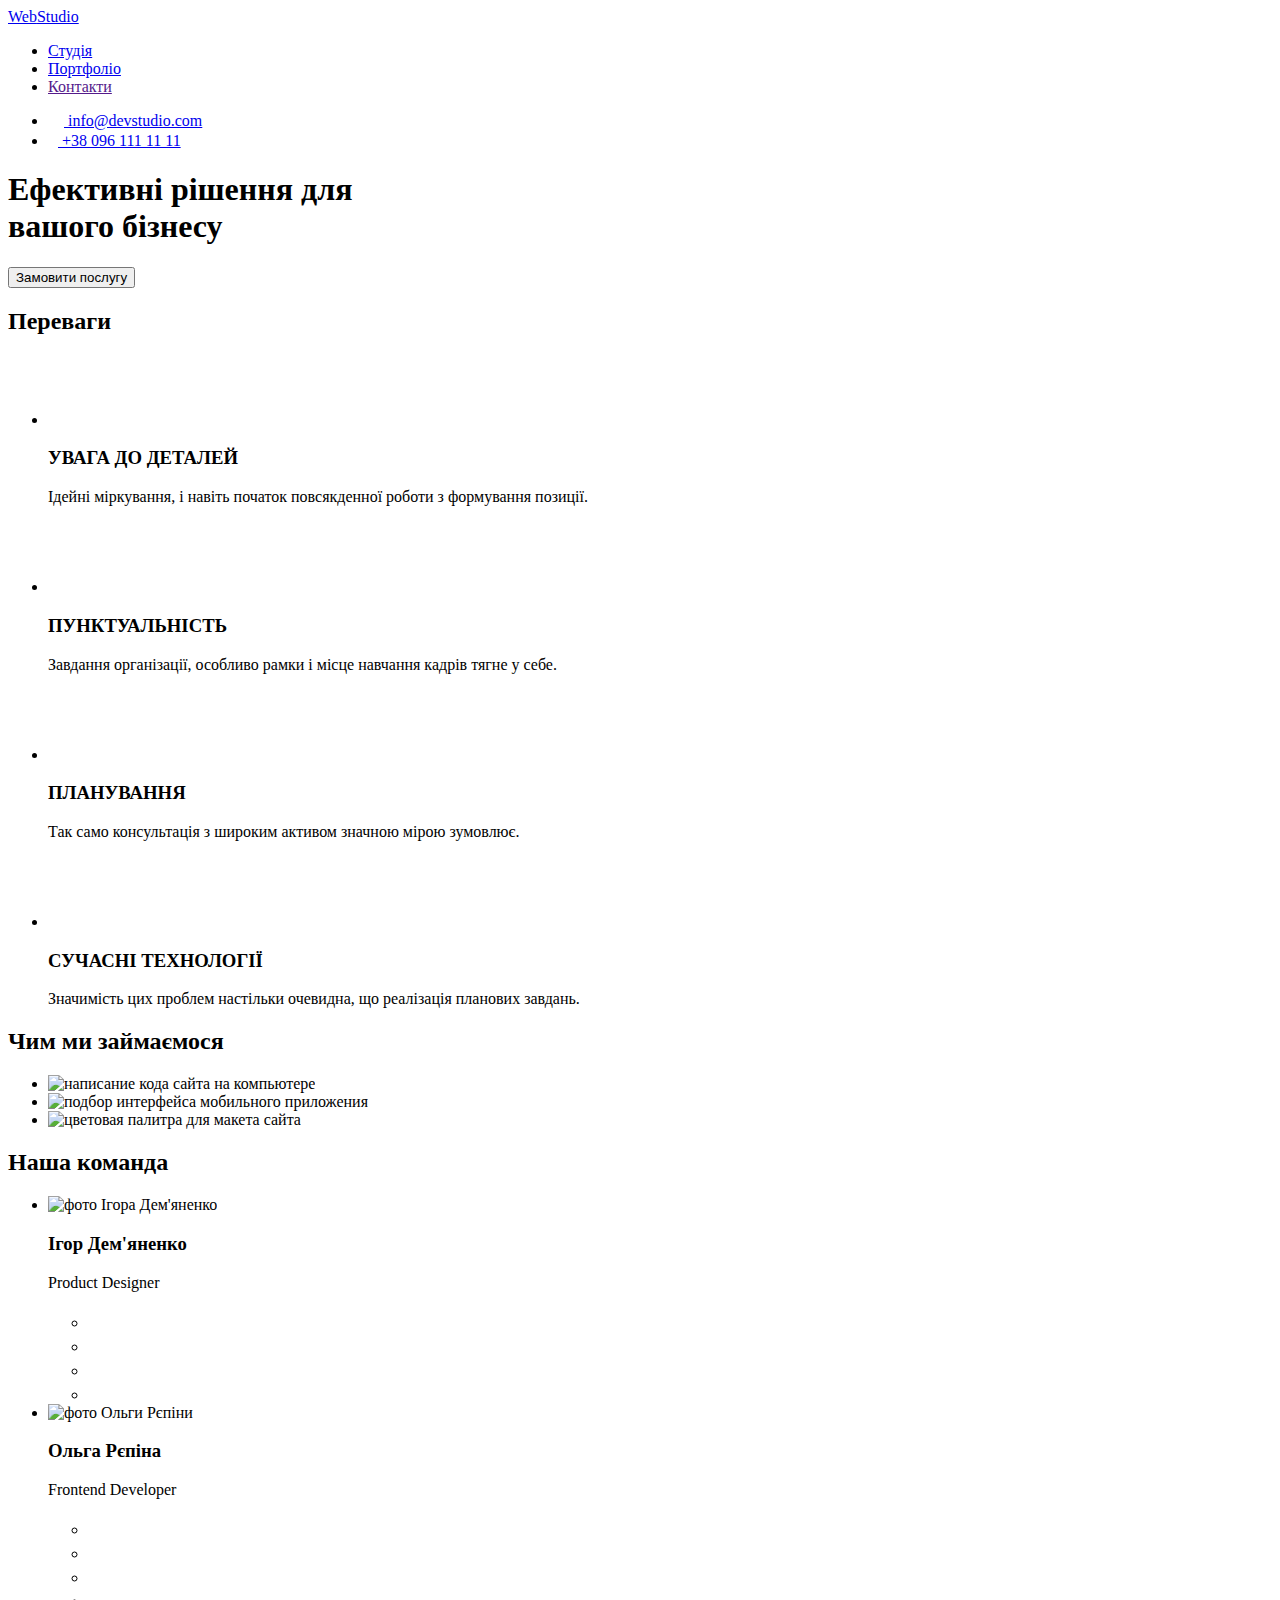
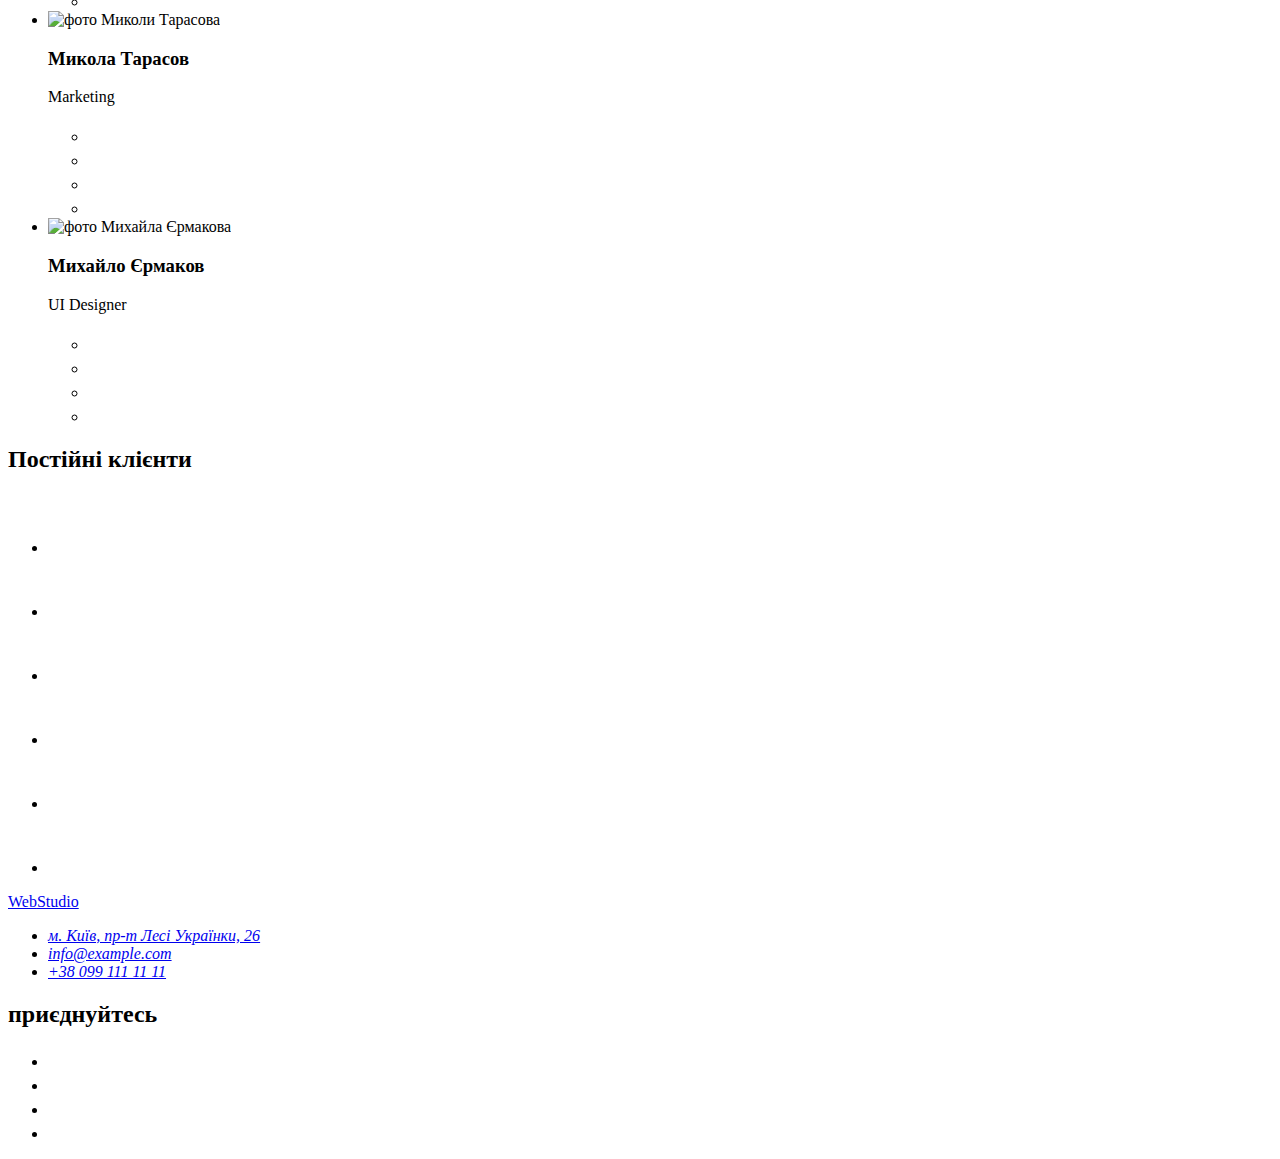
==== index.html @ f70fdefb "Add files via upload" ====
<!DOCTYPE html>
<html lang="uk">
<head>
    <meta charset="UTF-8"/>
    <meta http-equiv="X-UA-Compatible" content="IE=edge"/>
    <meta name="viewport" content="width=device-width, initial-scale=1.0"/>
    <title>Студія</title>
    <link rel="preconnect" href="https://fonts.googleapis.com"/>
    <link rel="preconnect" href="https://fonts.gstatic.com" crossorigin/>
    <link href="https://fonts.googleapis.com/css2?family=Raleway:wght@700&family=Roboto:wght@400;500;700;900&display=swap" rel="stylesheet"/>
    <link rel="stylesheet" href="https://cdnjs.cloudflare.com/ajax/libs/modern-normalize/1.1.0/modern-normalize.min.css" integrity="sha512-wpPYUAdjBVSE4KJnH1VR1HeZfpl1ub8YT/NKx4PuQ5NmX2tKuGu6U/JRp5y+Y8XG2tV+wKQpNHVUX03MfMFn9Q==" crossorigin="anonymous" referrerpolicy="no-referrer" />
    <link rel="stylesheet" href="./css/styles.css"/>
</head>
<body>
    <header class="cap">
        <div class="container cap-container">
            <a href ="./index.html" class="cap-logo link" ><span>Web</span>Studio</a>
            <nav class="cap-nav">
                <ul class="cap-list list">
                    <li class="cap-item">
                        <a href="./index.html" class="cap-link link current">Студія</a></li>
                    <li class="cap-item">
                        <a href="./portfolio.html" class="cap-link link ">Портфоліо</a></li>
                    <li class="cap-item">
                        <a href="" class="cap-link link">Контакти</a></li>
                </ul>
            </nav>    
            <ul class="cap-listtoo list">
                <li class="cap-item">
                    <a href="mailto:info@devstudio.com" class="cap-email link">
                        <svg class="cap-email-icon" width="16" height="12">
                            <use href="./images/icons.svg#icon-email"></use>
                        </svg>
                        <span>info@devstudio.com</span>
                    </a>
                </li>
                <li class="cap-item">
                    <a href="tel:+380961111111" class="cap-tel link">
                        <svg class="cap-tel-icon" width="10" height="16">
                            <use href="./images/icons.svg#icon-tel"></use>
                        </svg>
                        <span>+38 096 111 11 11</span>
                    </a></li>
            </ul>  
        </div>
    </header>
    <main>
        <section class="decision section">
            <div class="container">
                <h1 class="decision-title">Ефективні рішення для<br/>вашого бізнесу</h1>
                <button type="button" class="decision-btn">Замовити послугу</button>
            </div>       
        </section>
        <section class="features section">
            <div class="container">
                <h2  class="visually-hidden">Переваги</h2>
                <ul class="features-items list">
                    <li class="features-item ">
                        <div class="features-item-icon">
                            <svg class="icon-antena" width="70" height="70">
                                <use href="./images/icons.svg#icon-antena">                            </use>
                            </svg>
                        </div>
                        <h3  class="features-subtitle">УВАГА ДО ДЕТАЛЕЙ</h3>
                        <p class="features-text">Ідейні міркування, і навіть початок повсякденної роботи з формування позиції.</p>
                    </li>
                    <li class="features-item ">
                        <div class="features-item-icon">
                            <svg class="icon-clock" width="70" height="70">
                                <use href="./images/icons.svg#icon-clock">                            </use>
                            </svg>
                        </div>
                        <h3  class="features-subtitle">ПУНКТУАЛЬНІСТЬ</h3>
                        <p class="features-text">Завдання організації, особливо рамки і місце навчання кадрів тягне у себе.</p>
                    </li>
                    <li class="features-item ">
                        <div class="features-item-icon">
                            <svg class="icon-diagram" width="70" height="70">
                                <use href="./images/icons.svg#icon-diagram">                            </use>
                            </svg>
                        </div>
                        <h3  class="features-subtitle">ПЛАНУВАННЯ</h3>
                        <p class="features-text">Так само консультація з широким активом значною мірою зумовлює.</p>
                    </li>
                    <li class="features-item ">
                        <div class="features-item-icon">
                            <svg class="icon-astronaut" width="70" height="70">
                                <use href="./images/icons.svg#icon-astronaut">                            </use>
                            </svg>
                        </div>
                        <h3  class="features-subtitle">СУЧАСНІ ТЕХНОЛОГІЇ</h3>
                        <p class="features-text">Значимість цих проблем настільки очевидна, що реалізація планових завдань.</p>
                    </li>
                </ul>
            </div>
        </section>
        <section class="examples section">
            <div class="container">
                <h2  class="examples-title">Чим ми займаємося</h2>
                <ul class="examples-items list">
                    <li class="examples-item">
                        <img src="./images/img-hw-01-1.jpg" alt="написание кода сайта на компьютере" width="370" height="294">
                    </li>
                    <li class="examples-item">
                        <img src="./images/img-hw-01-2.jpg" alt="подбор интерфейса
                        мобильного приложения" width="370" height="294">
                    </li>
                    <li class="examples-item">
                        <img src="./images/img-hw-01-3.jpg" alt="цветовая палитра для макета сайта" width="370" height="294">
                    </li>
                </ul>
            </div>
        </section>
        <section class="team section">
            <div class="container">
                <h2  class="team-title">Наша команда</h2>
                <ul class="team-items list">
                    <li class="team-item">
                        <img src="./images/img-hw-01-4.jpg" alt="фото Ігора Дем'яненко" width="270" height="260">
                        <div class="team-suit">
                            <h3  class="team-subtitle">Ігор Дем'яненко</h3>
                            <p class="team-text" lang="en">Product Designer</p>
                            <ul class="team-soc list">
                                <li class="team-soc-item">
                                    <a href="" target="_blank" rel="noopener noreferrer nofollow" class="team-soc-link link">
                                        <svg class="icon-instagram" width="20" height="20">
                                            <use href="./images/icons.svg#icon-instagram">                            </use>
                                        </svg>
                                    </a>
                                </li>
                                <li class="team-soc-item">
                                    <a href="" target="_blank" rel="noopener noreferrer nofollow" class="team-soc-link link">
                                        <svg class="icon-twitter" width="20" height="20">
                                            <use href="./images/icons.svg#icon-twitter">                            </use>
                                        </svg>
                                    </a>
                                </li>
                                <li class="team-soc-item">
                                    <a href="" target="_blank" rel="noopener noreferrer nofollow" class="team-soc-link link">
                                        <svg class="icon-facebook" width="20" height="20">
                                            <use href="./images/icons.svg#icon-facebook">                            </use>
                                        </svg>
                                    </a>
                                </li>
                                <li class="team-soc-item">
                                    <a href="" target="_blank" rel="noopener noreferrer nofollow" class="team-soc-link link">
                                        <svg class="icon-linkedin" width="20" height="20">
                                            <use href="./images/icons.svg#icon-linkedin">                            </use>
                                        </svg>
                                    </a>
                                </li>
                            </ul>
                        </div>
                        
                    </li>
                    <li class="team-item">
                        <img src="./images/img-hw-01-5.jpg" alt="фото Ольги Рєпіни " width="270" height="260">
                        <div class="team-suit">
                            <h3  class="team-subtitle">Ольга Рєпіна</h3>
                            <p class="team-text" lang="en">Frontend Developer</p>
                            <ul class="team-soc list">
                                <li class="team-soc-item">
                                    <a href="" target="_blank" rel="noopener noreferrer nofollow" class="team-soc-link link">
                                        <svg class="icon-instagram" width="20" height="20">
                                            <use href="./images/icons.svg#icon-instagram">                            </use>
                                        </svg>
                                    </a>
                                </li>
                                <li class="team-soc-item">
                                    <a href="" target="_blank" rel="noopener noreferrer nofollow" class="team-soc-link link">
                                        <svg class="icon-twitter" width="20" height="20">
                                            <use href="./images/icons.svg#icon-twitter">                            </use>
                                        </svg>
                                    </a>
                                </li>
                                <li class="team-soc-item">
                                    <a href="" target="_blank" rel="noopener noreferrer nofollow" class="team-soc-link link">
                                        <svg class="icon-facebook" width="20" height="20">
                                            <use href="./images/icons.svg#icon-facebook">                            </use>
                                        </svg>
                                    </a>
                                </li>
                                <li class="team-soc-item">
                                    <a href="" target="_blank" rel="noopener noreferrer nofollow" class="team-soc-link link">
                                        <svg class="icon-linkedin" width="20" height="20">
                                            <use href="./images/icons.svg#icon-linkedin">                            </use>
                                        </svg>
                                    </a>
                                </li>
                            </ul>
                        </div>
                    </li >
                    <li class="team-item">
                        <img src="./images/img-hw-01-6.jpg" alt="фото Миколи Тарасова" width="270" height="260">
                        <div class="team-suit">
                            <h3  class="team-subtitle">Микола Тарасов</h3>
                            <p class="team-text" lang="en">Marketing</p>
                            <ul class="team-soc list">
                                <li class="team-soc-item">
                                    <a href="" target="_blank" rel="noopener noreferrer nofollow" class="team-soc-link link">
                                        <svg class="icon-instagram" width="20" height="20">
                                            <use href="./images/icons.svg#icon-instagram">                            </use>
                                        </svg>
                                    </a>
                                </li>
                                <li class="team-soc-item">
                                    <a href="" target="_blank" rel="noopener noreferrer nofollow" class="team-soc-link link">
                                        <svg class="icon-twitter" width="20" height="20">
                                            <use href="./images/icons.svg#icon-twitter">                            </use>
                                        </svg>
                                    </a>
                                </li>
                                <li class="team-soc-item">
                                    <a href="" target="_blank" rel="noopener noreferrer nofollow" class="team-soc-link link">
                                        <svg class="icon-facebook" width="20" height="20">
                                            <use href="./images/icons.svg#icon-facebook">                            </use>
                                        </svg>
                                    </a>
                                </li>
                                <li class="team-soc-item">
                                    <a href="" target="_blank" rel="noopener noreferrer nofollow" class="team-soc-link link">
                                        <svg class="icon-linkedin" width="20" height="20">
                                            <use href="./images/icons.svg#icon-linkedin">                            </use>
                                        </svg>
                                    </a>
                                </li>
                            </ul>
                        </div>
                    </li>
                    <li class="team-item">
                        <img src="./images/img-hw-01-7.jpg" alt="фото Михайла Єрмакова" width="270" height="260">
                        <div class="team-suit">
                            <h3  class="team-subtitle">Михайло Єрмаков</h3>
                            <p class="team-text" lang="en">UI Designer</p>
                            <ul class="team-soc list">
                                <li class="team-soc-item">
                                    <a href="" target="_blank" rel="noopener noreferrer nofollow" class="team-soc-link link">
                                        <svg class="icon-instagram" width="20" height="20">
                                            <use href="./images/icons.svg#icon-instagram">                            </use>
                                        </svg>
                                    </a>
                                </li>
                                <li class="team-soc-item">
                                    <a href="" target="_blank" rel="noopener noreferrer nofollow" class="team-soc-link link">
                                        <svg class="icon-twitter" width="20" height="20">
                                            <use href="./images/icons.svg#icon-twitter">                            </use>
                                        </svg>
                                    </a>
                                </li>
                                <li class="team-soc-item">
                                    <a href="" target="_blank" rel="noopener noreferrer nofollow" class="team-soc-link link">
                                        <svg class="icon-facebook" width="20" height="20">
                                            <use href="./images/icons.svg#icon-facebook">                            </use>
                                        </svg>
                                    </a>
                                </li>
                                <li class="team-soc-item">
                                    <a href="" target="_blank" rel="noopener noreferrer nofollow" class="team-soc-link link">
                                        <svg class="icon-linkedin" width="20" height="20">
                                            <use href="./images/icons.svg#icon-linkedin">                            </use>
                                        </svg>
                                    </a>
                                </li>
                            </ul>
                        </div>
                    </li>
                </ul>  
            </div> 
        </section>
        <section class="clients section">
            <div class="container">
                <h2 class="clients-title">Постійні клієнти</h2>
                <ul class="clients-items list">
                    <li class="clients-item">
                        <a href="" class="clients-link link">
                            <svg class="icon-Logo-yaco" width="106" height="60">
                                <use href="./images/icons.svg#icon-Logo-yaco">                            </use>
                            </svg>
                        </a>
                    </li>
                    <li class="clients-item">
                        <a href="" class="clients-link link">
                            <svg class="icon-Logo-union" width="106" height="60">
                                <use href="./images/icons.svg#icon-Logo-union">              </use>
                            </svg>                        </a>
                    </li>
                    <li class="clients-item">
                        <a href="" class="clients-link link">
                            <svg class="icon-Logo-company" width="106" height="60">
                                <use href="./images/icons.svg#icon-Logo-company">              </use>
                            </svg>              
                        </a>
                    </li>
                    <li class="clients-item">
                        <a href="" class="clients-link link">
                            <svg class="icon-Logo-foster-peters" width="106" height="60">
                            <use href="./images/icons.svg#icon-Logo-foster-peters"></use>
                            </svg>                         
                        </a>
                    </li>
                    <li class="clients-item">
                        <a href="" class="clients-link link">
                            <svg class="icon-Logo-brand" width="106" height="60">
                                <use href="./images/icons.svg#icon-Logo-brand"></use>
                            </svg>                      
                        </a>
                    </li>
                    <li class="clients-item">
                        <a href="" class="clients-link link">
                            <svg class="icon-Logo-tag-line" width="106" height="60">
                                <use href="./images/icons.svg#icon-Logo-tag-line"></use>
                            </svg>                  
                        </a>
                    </li>    
                </ul>
            </div>       
        </section>
    </main>
    <footer class="basement">
        <div class="container">
            <div class="basement-contact">
                <a href="./index.html" class="basement-logo link"><span>Web</span>Studio</a>
                <address>
                    <ul class="basement-items list">
                        <li class="basement-item">
                            <a href="https://goo.gl/maps/n9vAKkXrUeS69LuG7" class="basement-map link" target="_blank" rel="noopener noreferrer nofollow" >м. Київ, пр-т Лесі Українки, 26</a></li>
                        <li class="basement-item">
                            <a href="mailto:info@example.com" class="basement-email link">info@example.com</a></li>
                        <li class="basement-item" >
                            <a href="tel:+380991111111" class="basement-tel link">+38 099 111 11 11</a></li>
                    </ul>
                </address>
            </div>
            <div class="basement-soc">
                <h2 class="basement-soc-title">приєднуйтесь</h2>
                <ul class="basement-soc-list list">
                    <li class="basement-soc-item">
                        <a href="" target="_blank" rel="noopener noreferrer nofollow" class="basement-soc-link link">
                            <svg class="icon-instagram" width="20" height="20">
                                <use href="./images/icons.svg#icon-instagram">                            </use>
                            </svg>
                        </a>
                    </li>
                    <li class="basement-soc-item">
                        <a href="" target="_blank" rel="noopener noreferrer nofollow" class="basement-soc-link link">
                            <svg class="icon-twitter" width="20" height="20">
                                <use href="./images/icons.svg#icon-twitter">                            </use>
                            </svg>
                        </a>
                    </li>
                    <li class="basement-soc-item">
                        <a href="" target="_blank" rel="noopener noreferrer nofollow" class="basement-soc-link link">
                            <svg class="icon-facebook" width="20" height="20">
                                <use href="./images/icons.svg#icon-facebook">                            </use>
                            </svg>
                        </a>
                    </li>
                    <li class="basement-soc-item">
                        <a href="" target="_blank" rel="noopener noreferrer nofollow" class="basement-soc-link link">
                            <svg class="icon-linkedin" width="20" height="20">
                                <use href="./images/icons.svg#icon-linkedin">                            </use>
                            </svg>
                        </a>
                    </li>
                </ul>
            </div>

        </div>
    </footer>
</body>
</html>
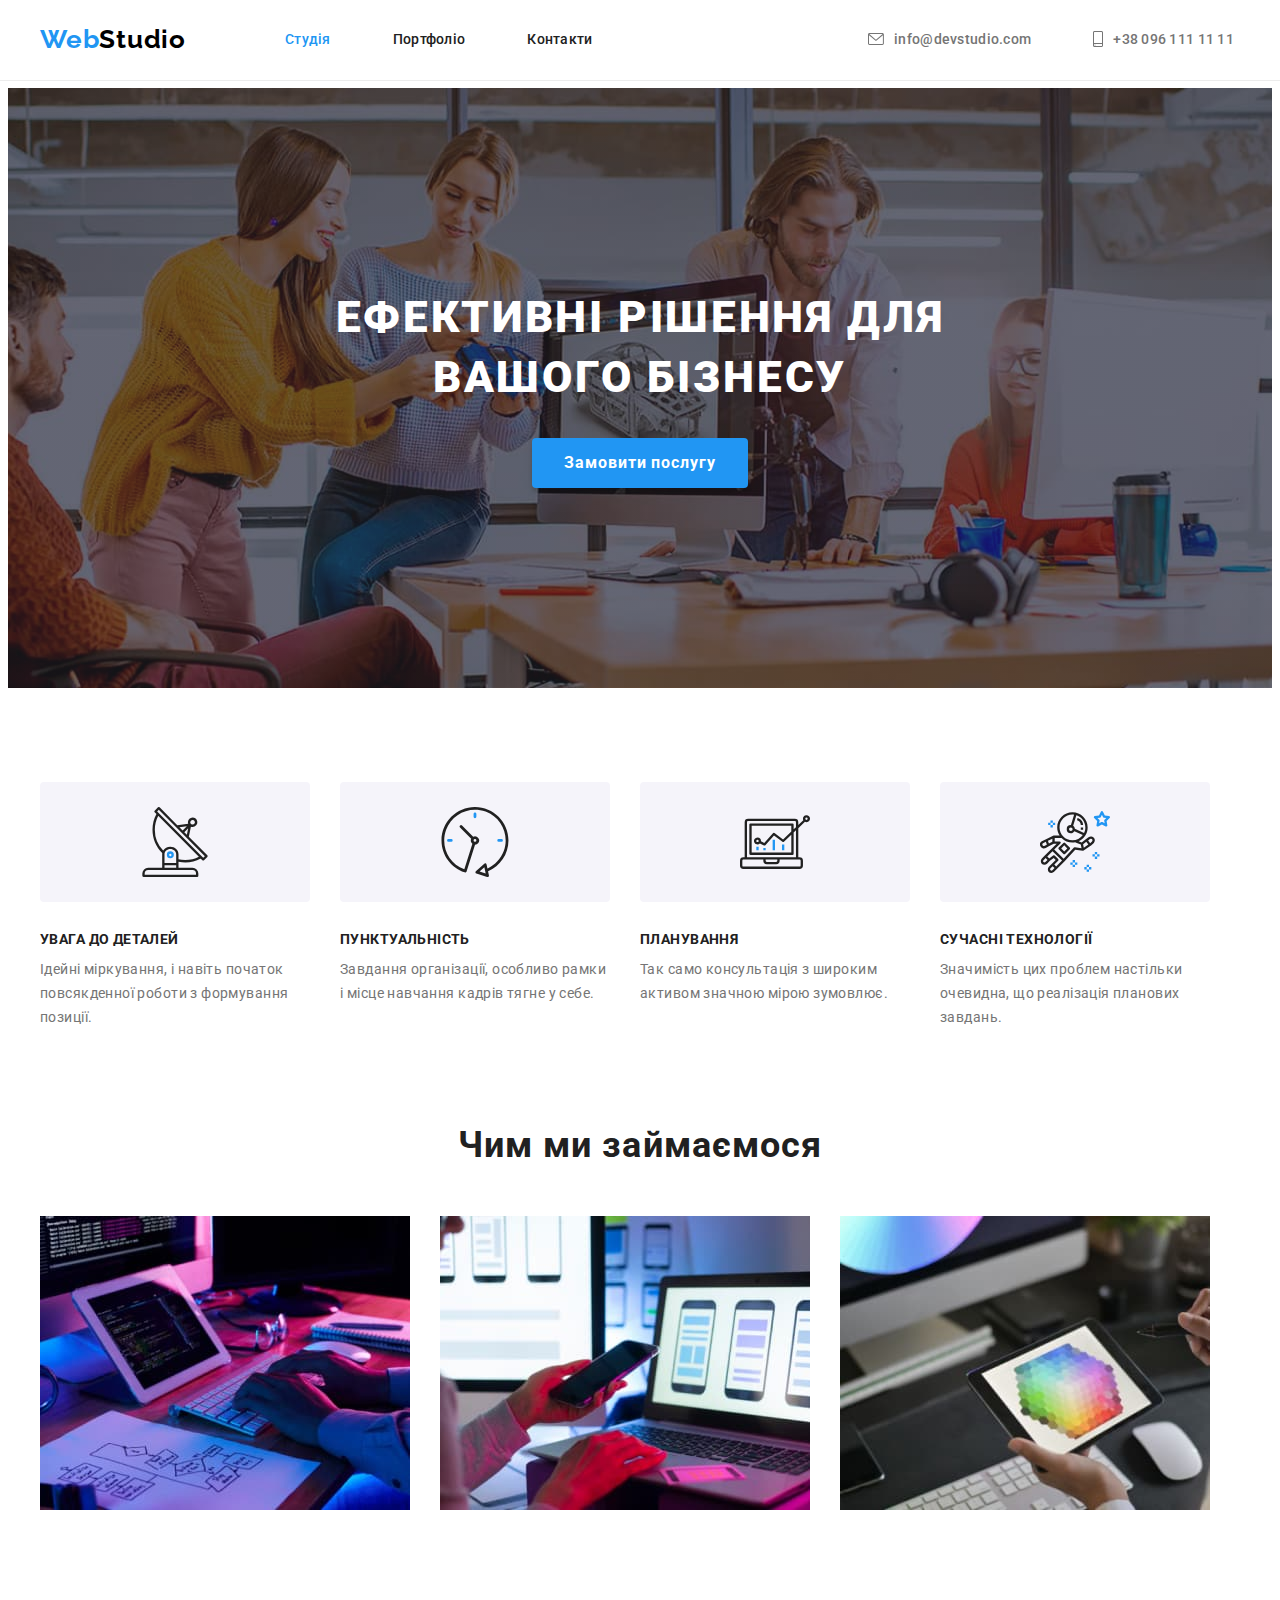
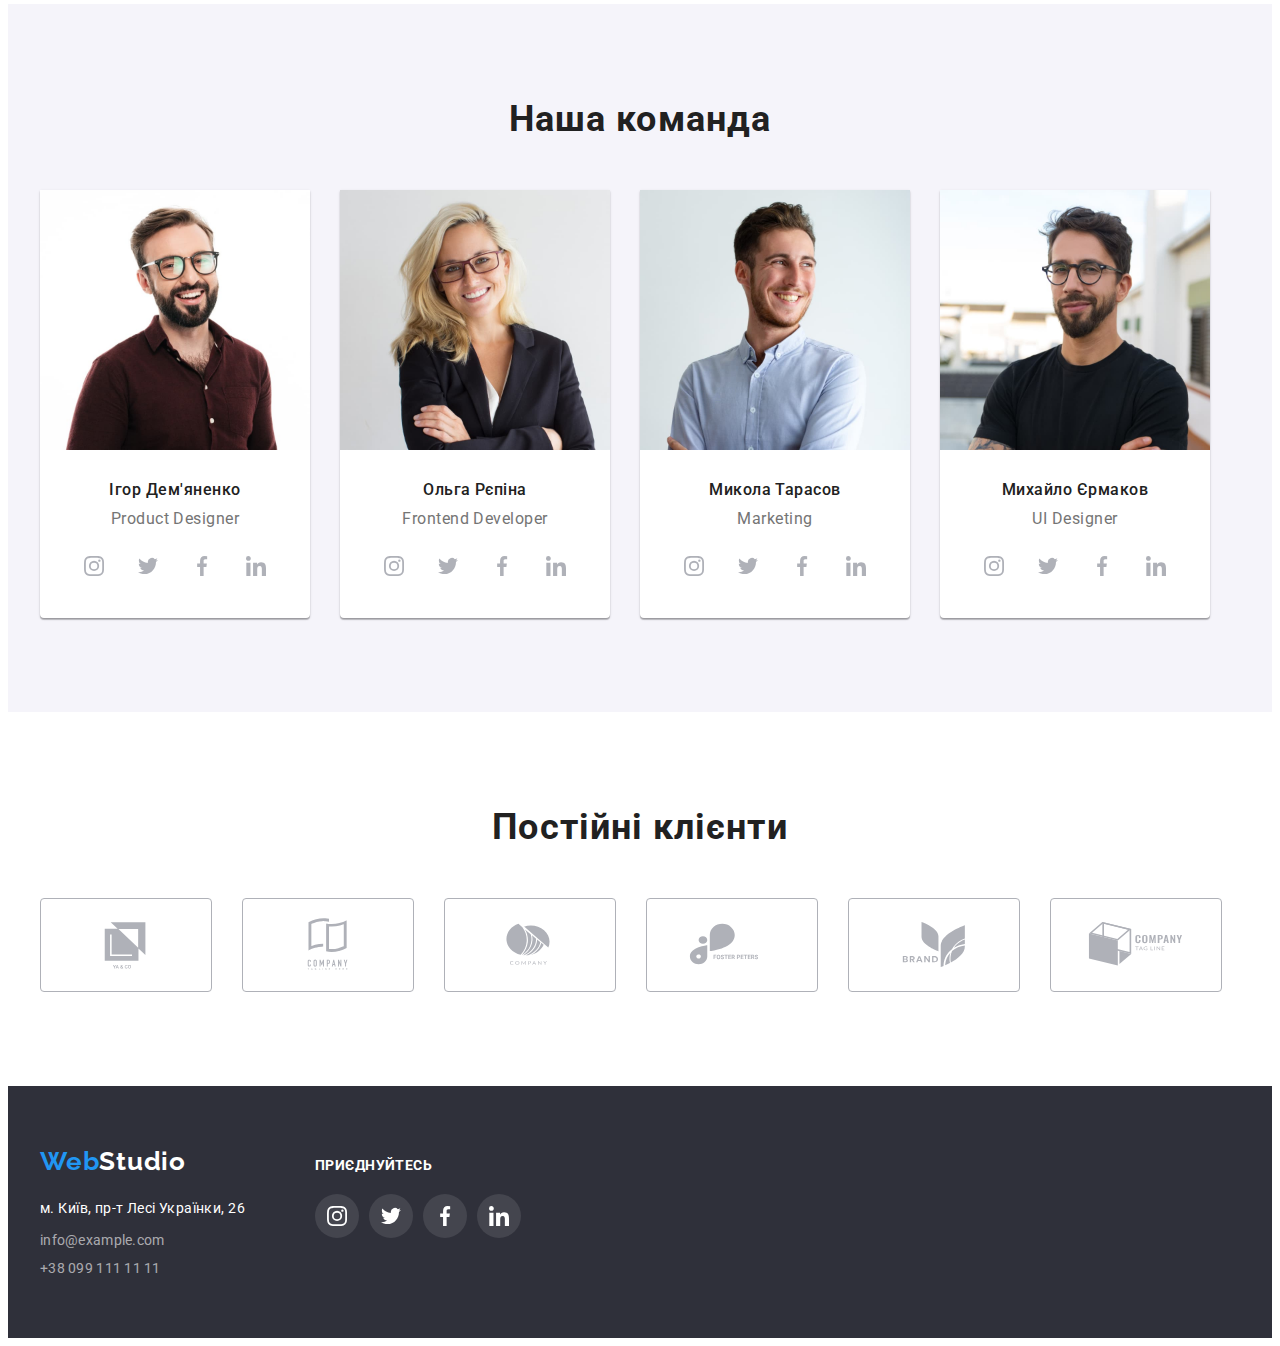
==== commit 8710491e: "contunue" ====
--- a/index.html
+++ b/index.html
@@ -48,7 +48,7 @@
         <section class="decision section">
             <div class="container">
                 <h1 class="decision-title">Ефективні рішення для<br/>вашого бізнесу</h1>
-                <button type="button" class="decision-btn">Замовити послугу</button>
+                <button type="button" class="decision-btn" data-modal-open >Замовити послугу</button>
             </div>       
         </section>
         <section class="features section">
@@ -367,5 +367,15 @@
 
         </div>
     </footer>
+    <div class="backdrop is-hidden" data-modal>
+        <div class="modal">
+          <button class="btn-close" data-modal-close>
+            <svg class="icon-close" width="18" height="18">
+                <use href="./images/icons.svg#icon-close"></use>
+            </svg> 
+          </button>
+        </div>
+      </div>
+    <script src="./js/modal.js"></script>
 </body>
 </html>--- a/css/styles.css
+++ b/css/styles.css
@@ -0,0 +1,655 @@
+:root {
+    --first-title-color: #212121;
+    --first-btn-color: #212121;
+    --active-color:#2196F3;
+    --accent-color:#757575;
+    --first-background: #FFFFFF;
+    --second-background:#F5F4FA;
+}
+p,h1,h2,h3,h4,h5,h6{
+    margin: 0;
+}
+ul,ol{
+    margin: 0;
+    padding-left: 0;
+}
+body {
+    font-family: Roboto, sans-serif;
+    color:var(--accent-color);
+}
+
+img {
+    display: block;
+    max-width: 100%;
+    height: auto;
+}
+main{padding-top: 80px;}
+
+.list {
+    list-style: none;
+}
+.link {
+    text-decoration: none;
+}
+.visually-hidden { 
+    position: absolute; 
+    width: 1px; 
+    height: 1px; 
+    margin: -1px; 
+    border: 0; 
+    padding: 0; 
+    white-space: nowrap; 
+    clip-path: inset(100%); 
+    clip: rect(0 0 0 0); 
+    overflow: hidden; 
+    }
+
+.container {
+    width: 1200px;
+    margin-left: auto;
+    margin-right: auto;
+    padding-left: 15px;
+    padding-right: 15px;
+    /*outline: 3px solid red;*/
+}
+
+.section{
+    padding-top: 94px ;
+    padding-bottom: 94px;
+}
+
+/*----------------cap----------*/
+.cap-logo{
+    display: block;
+    margin-right: 93px;
+    padding-top: 24px;
+    padding-bottom: 24px;
+    font-family:Raleway, sans-serif;
+    font-style: normal;
+    font-weight: 700;
+    font-size: 26px;
+    line-height: 1.1923;
+    letter-spacing: 0.03em;
+    color:#000000;}
+
+.cap > .cap-container {
+    display: flex;
+    align-items: center;
+}
+.cap-list{
+    display: flex;
+}
+.cap-item:not(:last-child){
+    margin-right: 50px;
+}
+
+.cap{
+    position: fixed;
+    width: 100%;
+    top: 0;
+    left: 0;
+    min-height: 80px;
+    margin-left: auto;
+    margin-right: auto;
+    background-color: var(--first-background);
+    border-bottom: 1px solid #ECECEC;
+    }
+
+.cap-logo span{    
+    color:var(--active-color);
+}
+.cap-logo:hover,
+.cap-logo:focus{
+    outline-color: var(--active-color);
+}
+.cap-link{
+    display: flex;
+    align-items: center;
+    padding: 22px 6px;
+    font-weight: 500;
+    font-size: 14px;
+    line-height: 1.33;
+    letter-spacing: 0.02em;
+    color:var(--first-title-color);
+}
+.cap-link:hover,
+.cap-link:focus{
+    outline-color: var(--active-color);
+    color: var(--active-color);
+}
+
+
+.cap-listtoo{
+    display: flex;
+    margin-left: auto;
+}
+
+.cap-email,
+.cap-tel{
+    display: flex;
+    align-items: center;
+    padding: 22px 6px;
+    font-weight: 500;
+    font-size: 14px;
+    line-height: 1.33;
+    letter-spacing: 0.02em;
+    color:var(--accent-color);
+}
+
+.cap-email:focus,
+.cap-email:hover{outline-color: var(--active-color);
+    color: var(--active-color);
+}
+.cap-tel:focus,
+.cap-tel:hover{outline-color: var(--active-color);
+    color: var(--active-color);
+}
+.current{color: var(--active-color);}
+
+.cap-email-icon,
+.cap-tel-icon{
+    margin-right: 10px;
+    fill: currentColor;
+}
+
+.cap-email-icon:hover,
+.cap-email-icon:focus,
+.cap-tel-icon:hover,
+.cap-tel-icon:focus{
+    fill:#2196F3;
+}
+
+/*---------------decision-----*/
+
+.decision{
+    padding-top: 200px;
+    padding-bottom: 200px;
+    max-width: 1600px;
+    margin-left: auto;
+    margin-right: auto;
+    background-color: #C4C4C4;
+    background-image: linear-gradient(
+    to right,
+    rgba(47, 48, 58, 0.4),
+    rgba(47, 48, 58, 0.4)),url("../images/img-hw-04-bgr.jpg");
+    background-repeat: no-repeat;
+    background-position: center;
+    background-size: cover;}
+
+.decision-title{
+    min-width: 696px;
+    margin-left: auto;
+    margin-right: auto;
+    margin-bottom: 30px;
+    font-weight: 900;
+    font-size: 44px;
+    line-height: 1.36;
+    text-align: center;
+    letter-spacing: 0.06em;
+    text-transform: uppercase;
+    color: #FFFFFF;
+}
+.decision-btn{
+    margin-left: auto;
+    margin-right: auto;
+    display: block;
+    padding: 10px 32px;
+    font-family: inherit;
+    font-style: normal;
+    font-weight: 700;
+    font-size: 16px;
+    line-height: 1.88;
+    align-items: center;
+    text-align: center;
+    letter-spacing: 0.06em;
+    color: #FFFFFF;
+    background-color: var(--active-color);
+    box-shadow: 0px 4px 4px rgba(0, 0, 0, 0.15);
+    border-radius: 4px;
+    border: none;
+}
+
+.decision-btn:hover,
+.decision-btn:focus{
+    outline:none;
+    color: #FFFFFF;
+    background: #188CE8;
+}
+
+.decision-btn,
+.filters-btn {
+    cursor: pointer;
+}
+
+.features{
+    margin-left: auto;
+    margin-right: auto;}
+
+.features-items{
+    display: flex;
+}
+.features-item:not(:last-child) {
+margin-right: 30px;}
+
+.features-item {width: 270px;
+}
+
+.features-item-icon{
+    display: flex;
+    height: 120px;
+    justify-content: center;
+    align-items: center;
+    margin-bottom: 30px;
+    background-size: contain;
+    background-repeat: no-repeat;
+    background-position: center;
+    background-color:#F5F4FA;
+    border-radius: 4px;
+} 
+
+
+.features-subtitle{
+    margin-bottom: 10px;
+    font-weight: 700;
+    font-size: 14px;
+    line-height: 1.14;
+    letter-spacing: 0.03em;
+    text-transform: uppercase;
+    color: var(--first-title-color);
+}
+
+.features-text{
+    font-size: 14px;
+    line-height: 1.71;
+    letter-spacing: 0.03em;
+    color:var(--accent-color);
+}
+
+.examples {
+    margin-left: auto;
+    margin-right: auto;
+    padding-top: 0;
+}
+
+.examples-title{
+    margin-bottom: 50px;
+    margin-right: auto;
+    margin-left: auto;
+    min-width: 366px;
+    font-weight: 700;
+    font-size: 36px;
+    line-height: 1.17;
+    text-align: center;
+    letter-spacing: 0.03em;
+    color: var(--first-title-color);
+}
+
+.examples-items {
+    display: flex;
+}
+
+.examples-item:not(:last-child) {
+    margin-right: 30px;
+    min-width: 370px;
+}
+.features,
+.examples{ background: var(--first-background)}
+
+.team-title{
+    margin-bottom: 50px;
+    margin-right: auto;
+    margin-left: auto;
+    min-width: 264px;
+    font-weight: 700;
+    font-size: 36px;
+    line-height: 1.17;
+    text-align: center;
+    letter-spacing: 0.03em;
+    color: var(--first-title-color);}
+    
+
+.team{
+    margin-left: auto;
+    margin-right: auto;
+    background-color:var(--second-background);
+}
+
+.team-subtitle{
+    font-weight: 500;
+    font-size: 16px;
+    line-height: 1.19;
+    text-align: center;
+    letter-spacing: 0.03em;
+    color: var(--first-title-color);   }
+
+.team-text{
+    font-size: 16px;
+    line-height: 1.19;
+    text-align: center;
+    letter-spacing: 0.03em;
+    color:var(--accent-color);
+    margin-bottom: 16px;
+    }
+
+.team-items{
+    display: flex;
+}
+    
+.team-item:not(:last-child) {
+    margin-right: 30px;
+    } 
+
+.team-suit{
+    padding-top: 30px;
+    padding-bottom: 30px;
+}
+
+.team-item{
+    min-width: 270px;
+    background-color:var(--first-background);
+    box-shadow: 0px 1px 3px rgba(0, 0, 0, 0.12), 0px 1px 1px rgba(0, 0, 0, 0.14), 0px 2px 1px rgba(0, 0, 0, 0.2);
+    border-radius: 0px 0px 4px 4px;
+} 
+
+.team-subtitle{
+    margin-bottom: 10px;
+}    
+
+.team-soc{
+    display: flex;
+    justify-content: center;
+    gap: 10px;
+}
+.team-soc-link{
+    width: 44px;
+    height: 44px;
+    border-radius: 50%;
+    background-color: rgba(255, 255, 255, 0.1);
+    display: flex;
+    align-items: center;
+    justify-content: center;
+    fill:#AFB1B8;
+    }
+    
+.team-soc-link:hover, 
+.team-soc-link:focus{
+    outline: none;
+    fill: var(--first-background);
+    background-color:var(--active-color)        }
+
+.clients-title{
+    margin-bottom: 50px;
+    margin-right: auto;
+    margin-left: auto;
+    font-weight: 700;
+    font-size: 36px;
+    line-height: 1.17;
+    text-align: center;
+    letter-spacing: 0.03em;
+    color: var(--first-title-color);}
+
+.clients-items{
+    display: flex;
+}
+.clients-item {
+    width: 170px;
+    height: 92px;
+    border: 1px solid #AFB1B8;
+    border-radius: 4px;}
+
+.clients-item:not(:last-child) {
+    margin-right: 30px;}
+
+.clients-link {
+        display: flex;
+        align-items: center;
+        justify-content: center;
+        height: 100%;
+        width: 100%;
+        fill: #AFB1B8;
+            }
+
+.clients-link:hover,
+.clients-link:focus {
+    border: 1px solid var(--active-color);    
+    fill:var(--active-color);
+    outline: none;
+    }
+
+    /*-------portfolio------*/
+
+.filters{
+        margin-left: auto;
+        margin-right: auto;}
+
+.filters-btn{
+    display: block;
+    padding: 6px 22px;
+    font-family:inherit;;
+    font-style: normal;
+    font-weight: 500;
+    font-size: 16px;
+    line-height: 1.62;
+    text-align: center;
+    letter-spacing: 0.03em;
+    color: var(--first-btn-color);
+    background:var(--second-background);
+    border-radius: 4px;
+    border:none;
+    outline: none;
+}
+.filters-buttons{
+    display: flex;
+    justify-content: center;
+    margin-bottom: 50px;    
+}
+.filters-item:not(:last-child){
+    margin-right: 8px;
+}
+
+
+.filters-btn:hover,
+.filters-btn:focus{
+    color: #FFFFFF;
+    background: var(--active-color);
+    box-shadow: 0px 3px 1px rgba(0, 0, 0, 0.1), 0px 1px 2px rgba(0, 0, 0, 0.08), 0px 2px 2px rgba(0, 0, 0, 0.12);
+}
+
+.services-items{
+    display: flex;
+    flex-wrap: wrap;
+    column-gap: 30px;
+    row-gap: 30px;
+}
+.services-title{
+    margin-bottom: 4px;
+    font-weight: 700;
+    font-size: 18px;
+    line-height: 2;
+    letter-spacing: 0.06em;
+    color: var(--first-title-color);}
+
+.services-link {
+    display: block;
+}
+.services-link:hover,
+.services-link:focus{
+    border: var(--active-color);
+    outline: none;
+    box-shadow: 0px 1px 1px rgba(0, 0, 0, 0.12), 0px 4px 4px rgba(0, 0, 0, 0.06), 1px 4px 6px rgba(0, 0, 0, 0.16);
+
+}
+.services-suite{
+    padding: 20px 24px;
+    border-bottom: 1px solid #EEEEEE;
+    border-left: 1px solid #EEEEEE;
+    border-right: 1px solid #EEEEEE;
+}
+.services-text{
+    font-size: 16px;
+    line-height: 1.88;
+    letter-spacing: 0.03em;
+    color:var(--accent-color);
+}
+
+
+.services-item{
+width: calc((100% - 60px) / 3);
+}
+/*------basement-----*/
+
+.basement{
+    margin-right: auto;
+    margin-left: auto;
+    padding-top: 60px;
+    padding-bottom: 60px;
+    background-color:  #2F303A;
+}
+
+.basement>.container{
+    display: flex;
+    align-items: baseline;
+}
+
+.basement-contact{
+    display: block;
+    margin-right: 70px;
+}
+
+.basement-logo{
+    display: inline-block;
+    margin-bottom: 20px;
+    font-family:Raleway, sans-serif;
+    font-style: normal;
+    font-weight: 700;
+    font-size: 26px;
+    line-height: 1.19;
+    letter-spacing: 0.03em;
+    color: #FFFFFF;
+}
+.basement-logo:focus{
+    outline-color:var(--active-color);
+}
+.basement-logo span{    
+    color:var(--active-color);
+}
+
+.basement-item:not(:last-child){
+    margin-bottom: 9px;}
+
+.basement-map{
+    display: inline-block;
+    font-style: normal;
+    font-weight: 400;
+    font-size: 14px;
+    line-height: 1.71;
+    letter-spacing: 0.03em;
+    color: #FFFFFF;}
+
+.basement-email,
+.basement-tel{
+    display: inline-block;
+    font-style: normal;
+    font-weight: 400;
+    font-size: 14px;
+    line-height: 1.33;
+    letter-spacing: 0.02em;
+    color: rgba(255, 255, 255, 0.6);
+}
+
+
+.basement-email:focus,
+.basement-email:hover{
+    outline:none;
+    color: var(--active-color);
+}
+.basement-tel:focus,
+.basement-tel:hover{
+    outline:none;
+    color: var(--active-color);
+}
+.basement-map:focus,
+.basement-map:hover{
+    outline:none;
+    color: var(--active-color);}
+.basement-soc-title{
+    margin-bottom: 20px;
+    font-family: 'Roboto';
+    font-style: normal;
+    font-weight: 700;
+    font-size: 14px;
+    line-height: 1.14;
+    letter-spacing: 0.03em;
+    text-transform: uppercase;
+    color:var(--first-background);
+}
+.basement-soc-list{
+display: flex;
+justify-content: center;
+gap: 10px;
+}
+.basement-soc-link{
+width: 44px;
+height: 44px;
+border-radius: 50%;
+background-color: rgba(255, 255, 255, 0.1);
+display: flex;
+align-items: center;
+justify-content: center;
+fill:var(--first-background);
+}
+
+.basement-soc-link:hover, 
+.basement-soc-link:focus{
+    background-color:var(--active-color);
+    outline:none;
+}
+
+.btn-close{
+    width: 30px;
+    height: 30px;
+    border-radius: 50%;
+    background-color: #FFFFFF;
+    display: flex;
+    padding: 0;
+    align-items: center;
+    justify-content: center;
+    border: 1px solid rgba(0, 0, 0, 0.1);
+    cursor: pointer;
+
+}
+.icon-close{
+    display: block;
+}
+
+.backdrop {
+    position: fixed;
+    top: 0;
+    left: 0;
+    width: 100%;
+    height: 100%;
+    background-color: rgba(0, 0, 0, 0.2);
+    
+}
+
+.backdrop.is-hidden {
+    visibility: hidden;
+    opacity: 0;
+    pointer-events: none;
+}
+
+.modal {
+    position:absolute;
+    top: 50%;
+    left: 50%;
+    transform: translate(-50%, -50%);
+    min-height: 581px;
+    min-width: 528px;
+    padding: 8px;
+    display: flex;
+    justify-content: flex-end;
+    background-color: #fff;
+    box-shadow: 0px 1px 3px rgba(0, 0, 0, 0.12), 0px 1px 1px rgba(0, 0, 0, 0.14), 0px 2px 1px rgba(0, 0, 0, 0.2);
+    border-radius: 4px;
+
+}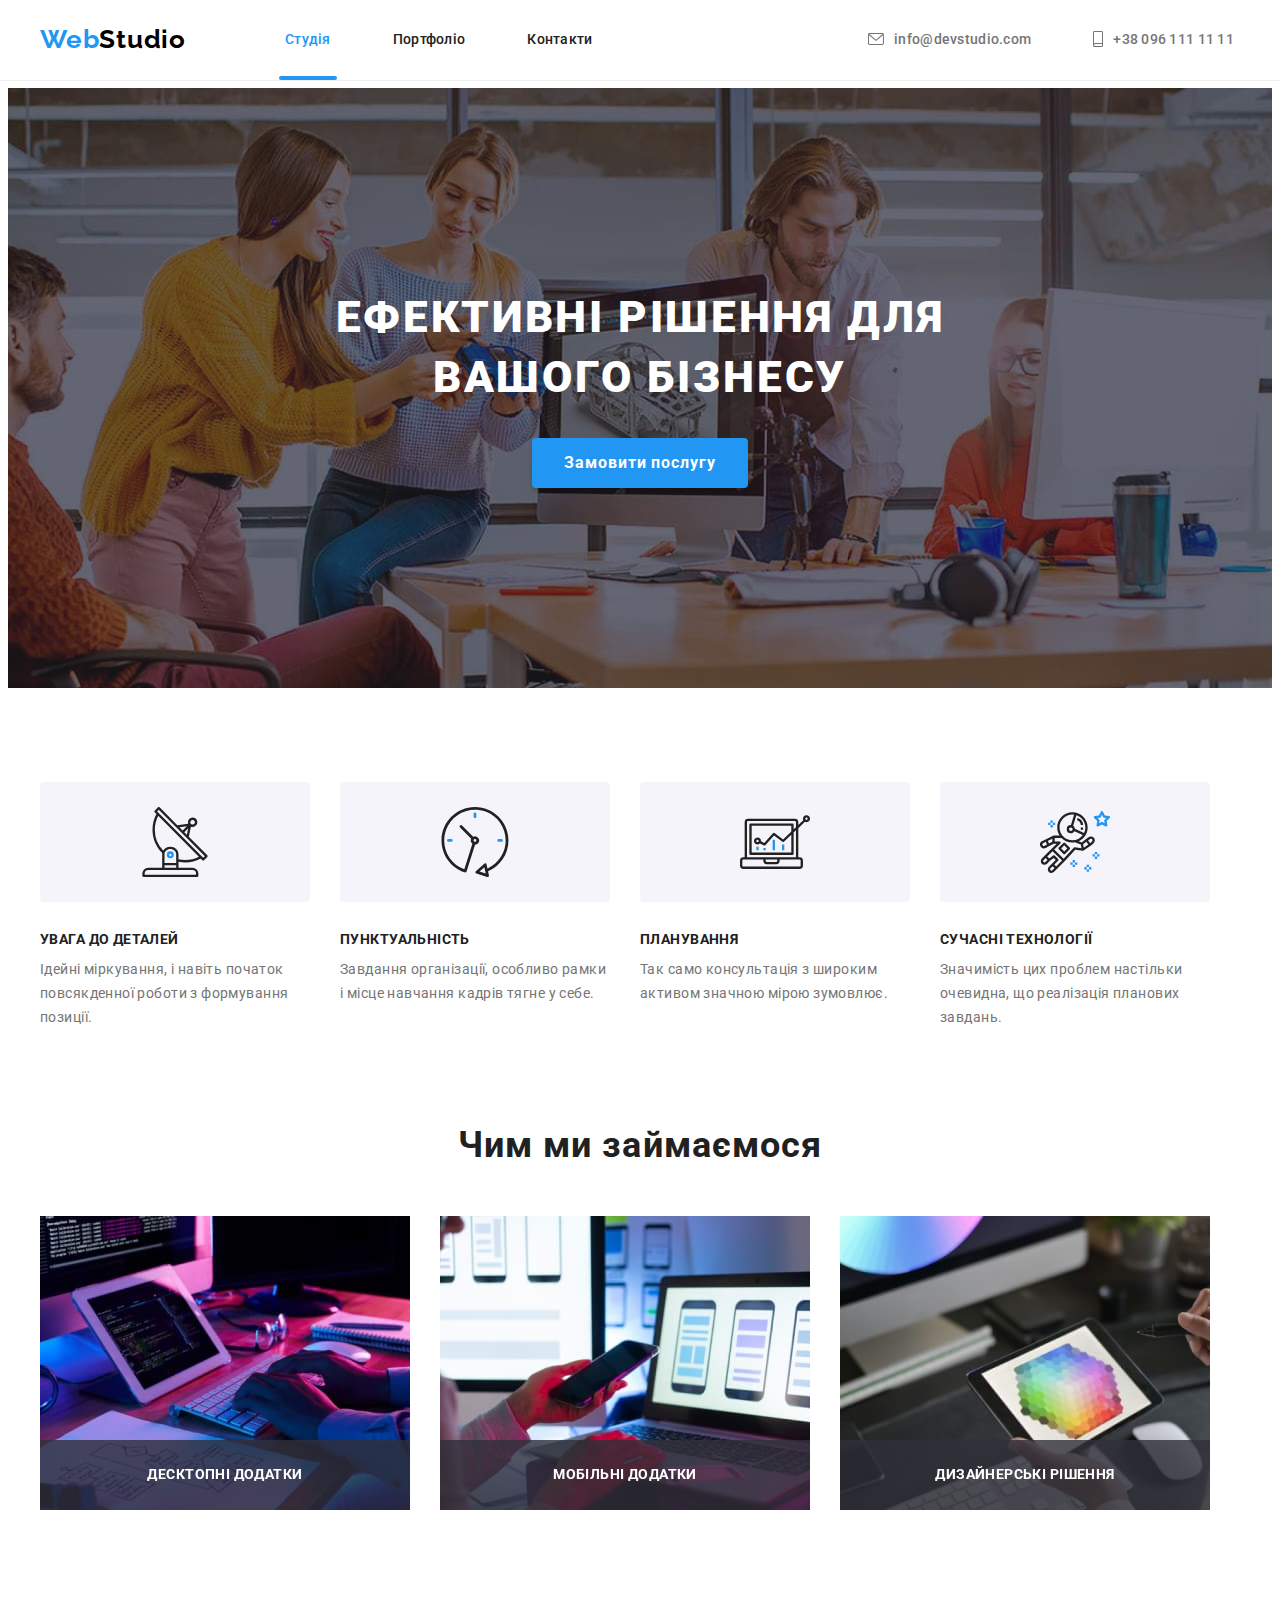
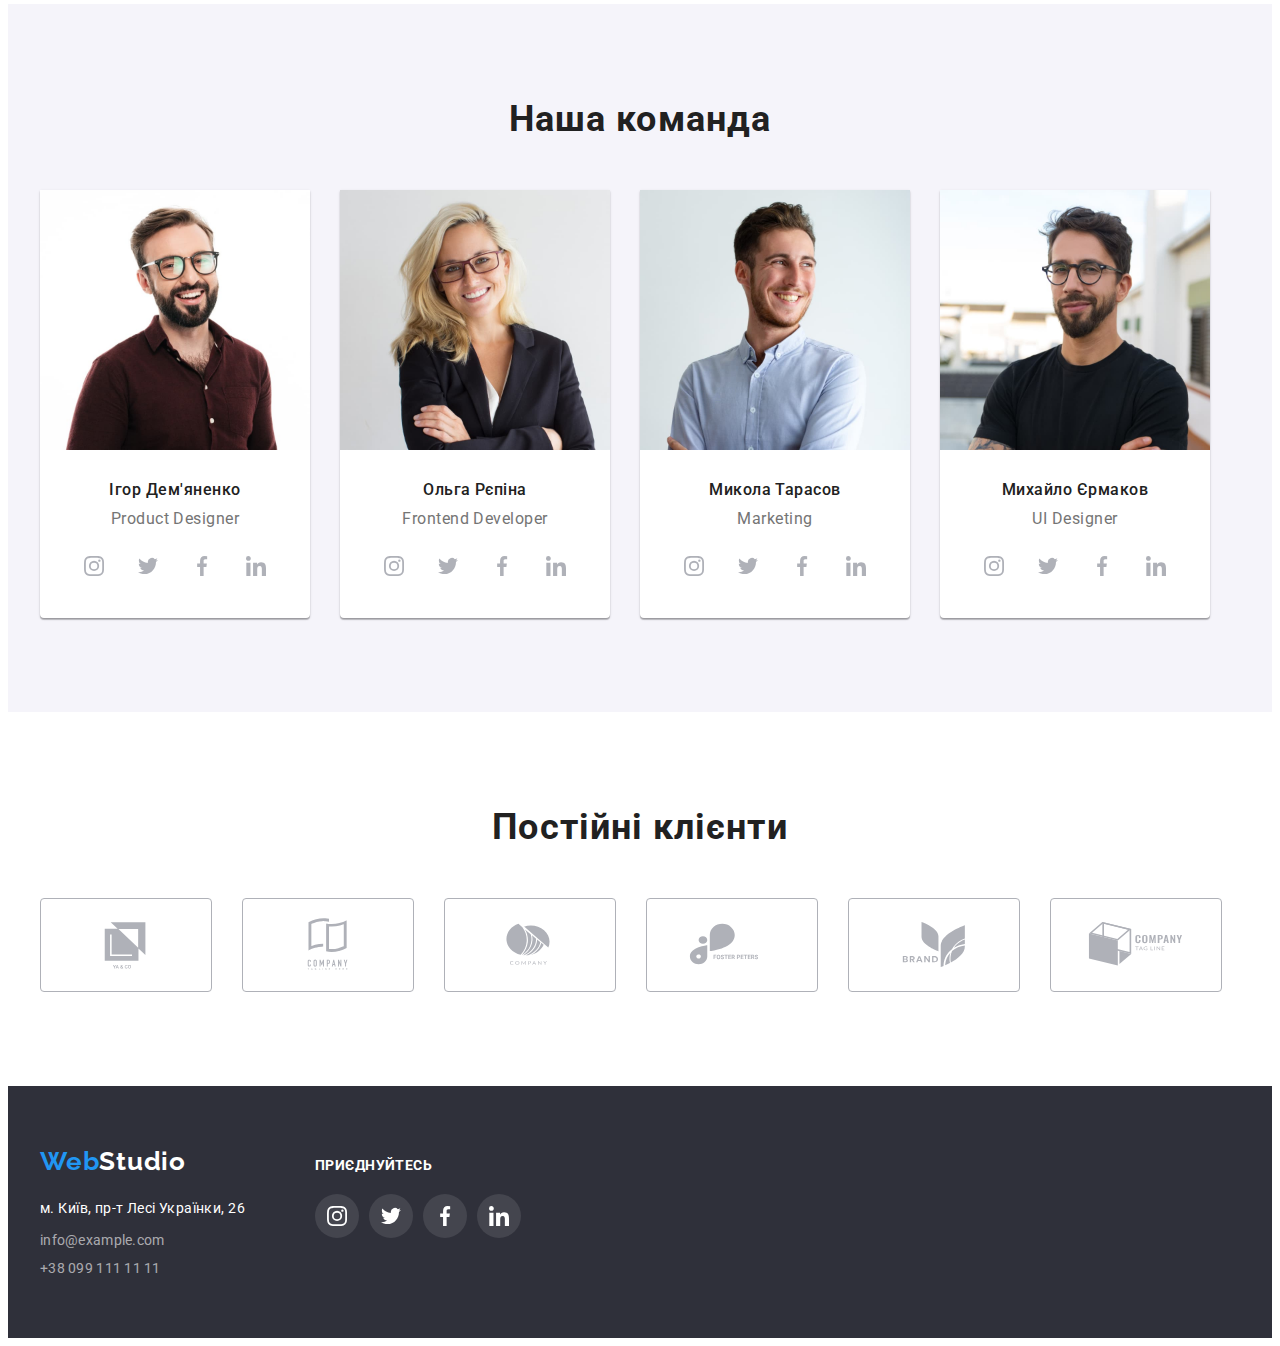
==== commit 2d4480f8: "s" ====
--- a/index.html
+++ b/index.html
@@ -99,14 +99,16 @@
                 <h2  class="examples-title">Чим ми займаємося</h2>
                 <ul class="examples-items list">
                     <li class="examples-item">
-                        <img src="./images/img-hw-01-1.jpg" alt="написание кода сайта на компьютере" width="370" height="294">
+                        <img src="./images/img-hw-01-1.jpg" alt="розмітка сайту" width="370" height="294">
+                        <div class="examples-subitem"><p class="examples-text">Десктопні додатки</p></div>
                     </li>
                     <li class="examples-item">
-                        <img src="./images/img-hw-01-2.jpg" alt="подбор интерфейса
-                        мобильного приложения" width="370" height="294">
+                        <img src="./images/img-hw-01-2.jpg" alt="підбір інтерфейсу мобільного додатку" width="370" height="294">
+                        <div class="examples-subitem"><p class="examples-text">Мобільні додатки</p></div>
                     </li>
                     <li class="examples-item">
-                        <img src="./images/img-hw-01-3.jpg" alt="цветовая палитра для макета сайта" width="370" height="294">
+                        <img src="./images/img-hw-01-3.jpg" alt="кольорова палітра для макета сайту" width="370" height="294">
+                        <div class="examples-subitem"><p class="examples-text">Дизайнерські рішення</p></div>
                     </li>
                 </ul>
             </div>
--- a/css/styles.css
+++ b/css/styles.css
@@ -100,9 +100,10 @@
 }
 .cap-logo:hover,
 .cap-logo:focus{
-    outline-color: var(--active-color);
+    outline:none;;
 }
 .cap-link{
+    
     display: flex;
     align-items: center;
     padding: 22px 6px;
@@ -114,7 +115,7 @@
 }
 .cap-link:hover,
 .cap-link:focus{
-    outline-color: var(--active-color);
+    outline:none;
     color: var(--active-color);
 }
 
@@ -137,14 +138,29 @@
 }
 
 .cap-email:focus,
-.cap-email:hover{outline-color: var(--active-color);
+.cap-email:hover{outline:none;;
     color: var(--active-color);
 }
 .cap-tel:focus,
-.cap-tel:hover{outline-color: var(--active-color);
+.cap-tel:hover{outline:none;
     color: var(--active-color);
 }
-.current{color: var(--active-color);}
+.current{
+    position: relative;
+    color: var(--active-color);}
+
+.current::after {
+    position:absolute;
+    bottom: -9px;
+    left: 0px;
+    content: '';
+    height: 4px;
+    width: 100%;
+    border-radius: 2px;
+    display: block;
+    background-color: var(--active-color);
+
+}
 
 .cap-email-icon,
 .cap-tel-icon{
@@ -295,6 +311,33 @@
 .features,
 .examples{ background: var(--first-background)}
 
+.examples-item{
+    position:relative;
+}
+.examples-text{
+    font-family: 'Roboto';
+    font-style: normal;
+    font-weight: 700;
+    font-size: 14px;
+    line-height: 1.14;
+    text-align: center;
+    letter-spacing: 0.03em;
+    text-transform: uppercase;
+    color:rgba(255, 255, 255, 1);}
+
+.examples-subitem{
+    position: absolute;
+    bottom: 0;
+    width: 100%;    
+    height: 70px;
+    background-color: rgba(47, 48, 58, 0.8);
+    display: flex;
+    align-items: center;
+    justify-content: center;
+    
+
+}
+
 .team-title{
     margin-bottom: 50px;
     margin-right: auto;
@@ -584,19 +627,19 @@
     color:var(--first-background);
 }
 .basement-soc-list{
-display: flex;
-justify-content: center;
-gap: 10px;
+    display: flex;
+    justify-content: center;
+    gap: 10px;
 }
 .basement-soc-link{
-width: 44px;
-height: 44px;
-border-radius: 50%;
-background-color: rgba(255, 255, 255, 0.1);
-display: flex;
-align-items: center;
-justify-content: center;
-fill:var(--first-background);
+    width: 44px;
+    height: 44px;
+    border-radius: 50%;
+    background-color: rgba(255, 255, 255, 0.1);
+    display: flex;
+    align-items: center;
+    justify-content: center;
+    fill:var(--first-background);
 }
 
 .basement-soc-link:hover, 
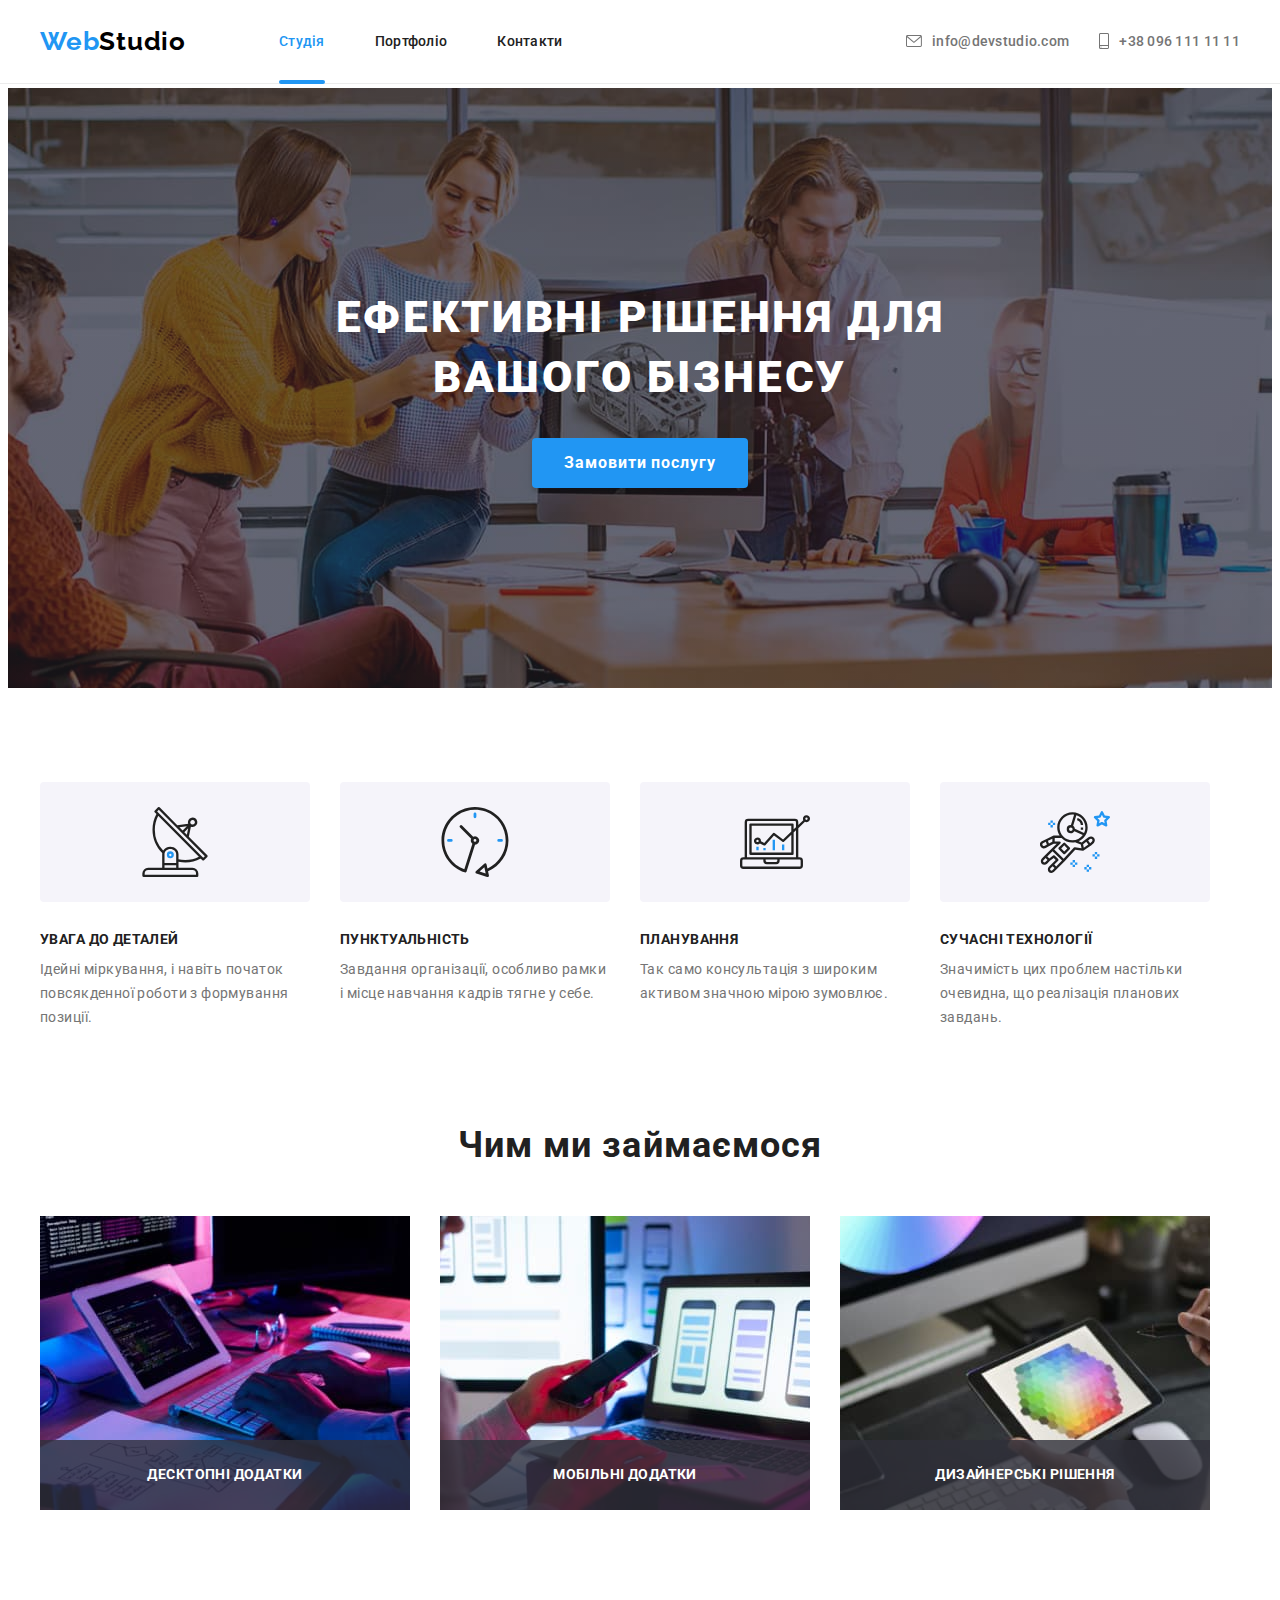
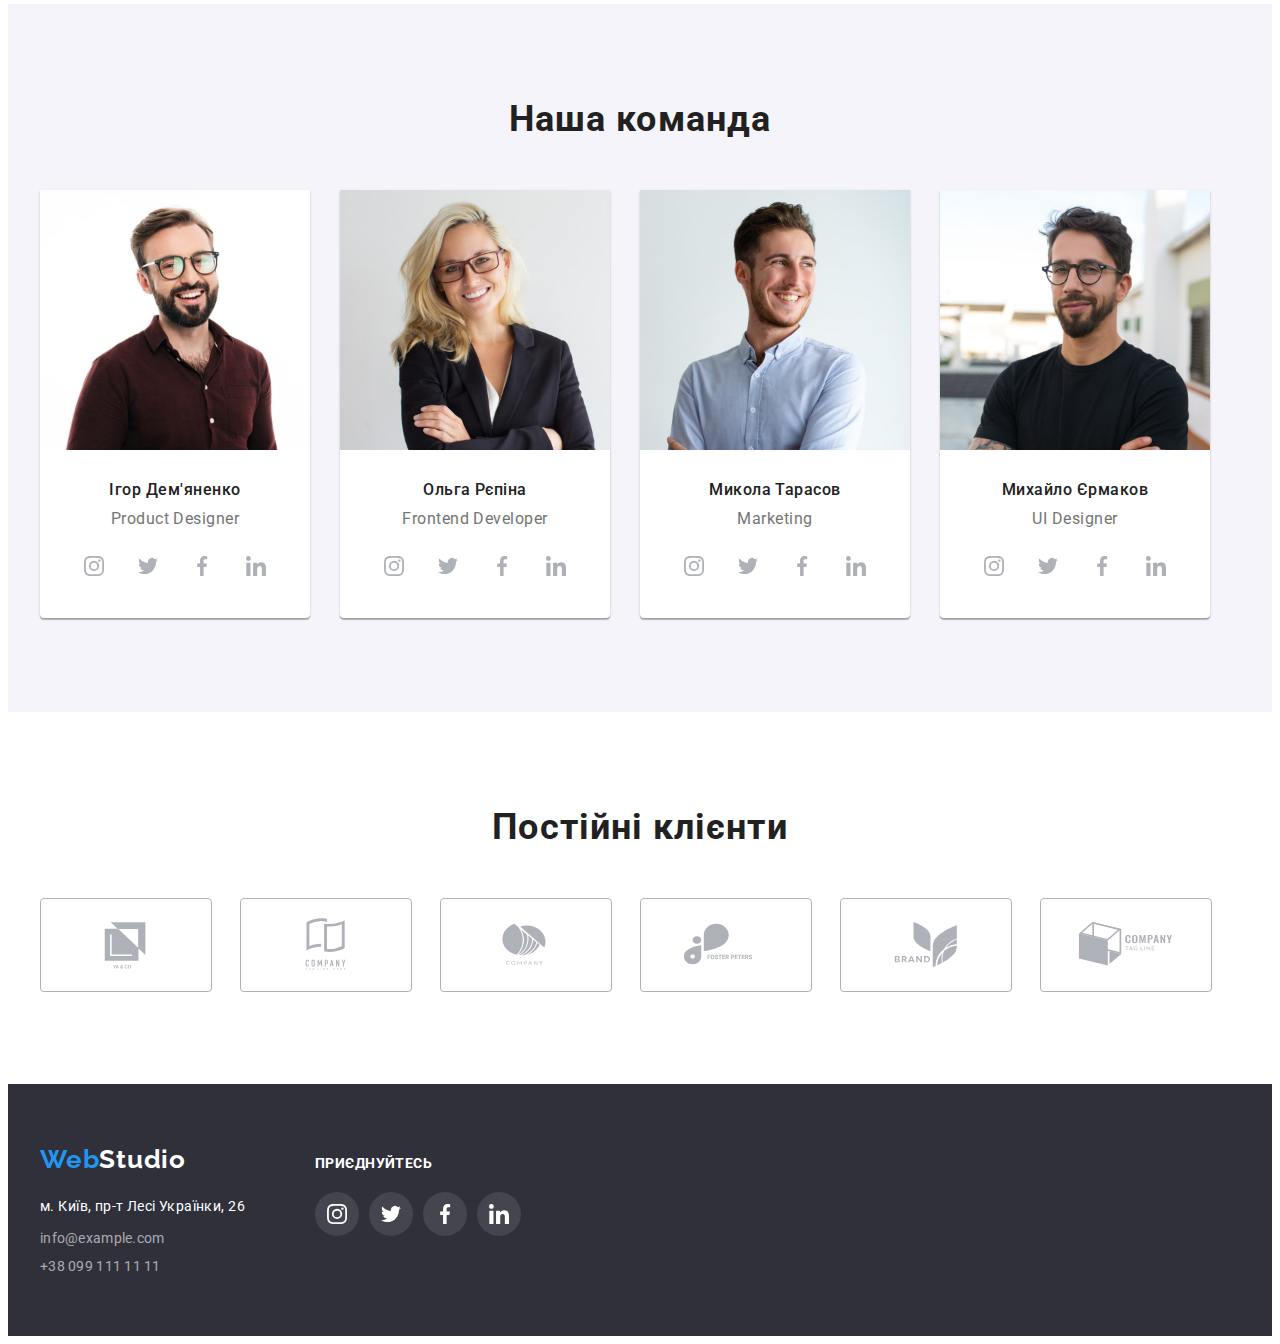
==== commit bfc27b7d: "finish hw5" ====
--- a/index.html
+++ b/index.html
@@ -26,7 +26,7 @@
                 </ul>
             </nav>    
             <ul class="cap-listtoo list">
-                <li class="cap-item">
+                <li class="cap-itemtoo">
                     <a href="mailto:info@devstudio.com" class="cap-email link">
                         <svg class="cap-email-icon" width="16" height="12">
                             <use href="./images/icons.svg#icon-email"></use>
@@ -34,7 +34,7 @@
                         <span>info@devstudio.com</span>
                     </a>
                 </li>
-                <li class="cap-item">
+                <li class="cap-itemtoo">
                     <a href="tel:+380961111111" class="cap-tel link">
                         <svg class="cap-tel-icon" width="10" height="16">
                             <use href="./images/icons.svg#icon-tel"></use>
@@ -371,13 +371,13 @@
     </footer>
     <div class="backdrop is-hidden" data-modal>
         <div class="modal">
-          <button class="btn-close" data-modal-close>
-            <svg class="icon-close" width="18" height="18">
-                <use href="./images/icons.svg#icon-close"></use>
-            </svg> 
-          </button>
+            <button class="btn-close" data-modal-close>
+                <svg class="icon-close" width="18" height="18">
+                    <use href="./images/icons.svg#icon-close"></use>
+                </svg> 
+            </button>
         </div>
-      </div>
+    </div>
     <script src="./js/modal.js"></script>
 </body>
 </html>--- a/css/styles.css
+++ b/css/styles.css
@@ -5,6 +5,7 @@
     --accent-color:#757575;
     --first-background: #FFFFFF;
     --second-background:#F5F4FA;
+    --transition-only:250ms cubic-bezier(0.4, 0, 0.2, 1);
 }
 p,h1,h2,h3,h4,h5,h6{
     margin: 0;
@@ -82,9 +83,13 @@
 .cap-item:not(:last-child){
     margin-right: 50px;
 }
+.cap-itemtoo:not(:last-child){
+    margin-right: 30px;
+}
 
 .cap{
     position: fixed;
+    z-index: 1;
     width: 100%;
     top: 0;
     left: 0;
@@ -98,20 +103,20 @@
 .cap-logo span{    
     color:var(--active-color);
 }
-.cap-logo:hover,
+
 .cap-logo:focus{
     outline:none;;
 }
 .cap-link{
-    
-    display: flex;
-    align-items: center;
-    padding: 22px 6px;
+    display: flex;
+    align-items: center;
+    padding: 32px 0;
     font-weight: 500;
     font-size: 14px;
     line-height: 1.33;
     letter-spacing: 0.02em;
     color:var(--first-title-color);
+    transition: color var(--transition-only);
 }
 .cap-link:hover,
 .cap-link:focus{
@@ -129,12 +134,13 @@
 .cap-tel{
     display: flex;
     align-items: center;
-    padding: 22px 6px;
+    padding: 32px 0;
     font-weight: 500;
     font-size: 14px;
     line-height: 1.33;
     letter-spacing: 0.02em;
     color:var(--accent-color);
+    transition: color var(--transition-only);
 }
 
 .cap-email:focus,
@@ -151,7 +157,7 @@
 
 .current::after {
     position:absolute;
-    bottom: -9px;
+    bottom: -1px;
     left: 0px;
     content: '';
     height: 4px;
@@ -166,6 +172,7 @@
 .cap-tel-icon{
     margin-right: 10px;
     fill: currentColor;
+    transition: fill var(--transition-only);
 }
 
 .cap-email-icon:hover,
@@ -223,13 +230,12 @@
     box-shadow: 0px 4px 4px rgba(0, 0, 0, 0.15);
     border-radius: 4px;
     border: none;
-}
+    transition: background-color var(--transition-only);}
 
 .decision-btn:hover,
 .decision-btn:focus{
     outline:none;
-    color: #FFFFFF;
-    background: #188CE8;
+    background-color: #188CE8;
 }
 
 .decision-btn,
@@ -412,13 +418,14 @@
     align-items: center;
     justify-content: center;
     fill:#AFB1B8;
+    transition: background-color var(--transition-only), fill var(--transition-only);
     }
     
 .team-soc-link:hover, 
 .team-soc-link:focus{
     outline: none;
     fill: var(--first-background);
-    background-color:var(--active-color)        }
+    background-color:var(--active-color);       }
 
 .clients-title{
     margin-bottom: 50px;
@@ -436,9 +443,8 @@
 }
 .clients-item {
     width: 170px;
-    height: 92px;
-    border: 1px solid #AFB1B8;
-    border-radius: 4px;}
+    height: 92px;}
+    
 
 .clients-item:not(:last-child) {
     margin-right: 30px;}
@@ -449,7 +455,10 @@
         justify-content: center;
         height: 100%;
         width: 100%;
+        border: 1px solid #AFB1B8;
+        border-radius: 4px;
         fill: #AFB1B8;
+        transition: border var(--transition-only), fill var(--transition-only);
             }
 
 .clients-link:hover,
@@ -476,10 +485,13 @@
     text-align: center;
     letter-spacing: 0.03em;
     color: var(--first-btn-color);
-    background:var(--second-background);
+    background-color:var(--second-background);
     border-radius: 4px;
     border:none;
     outline: none;
+    box-shadow: none;
+    transition: color var(--transition-only),background-color var(--transition-only),
+    box-shadow var(--transition-only);
 }
 .filters-buttons{
     display: flex;
@@ -494,7 +506,7 @@
 .filters-btn:hover,
 .filters-btn:focus{
     color: #FFFFFF;
-    background: var(--active-color);
+    background-color: var(--active-color);
     box-shadow: 0px 3px 1px rgba(0, 0, 0, 0.1), 0px 1px 2px rgba(0, 0, 0, 0.08), 0px 2px 2px rgba(0, 0, 0, 0.12);
 }
 
@@ -514,6 +526,8 @@
 
 .services-link {
     display: block;
+    box-shadow: none;
+    transition: box-shadow var(--transition-only);
 }
 .services-link:hover,
 .services-link:focus{
@@ -522,6 +536,34 @@
     box-shadow: 0px 1px 1px rgba(0, 0, 0, 0.12), 0px 4px 4px rgba(0, 0, 0, 0.06), 1px 4px 6px rgba(0, 0, 0, 0.16);
 
 }
+.services-link:hover .services-overlay,
+.services-link:focus .services-overlay {
+    transform: translateY(0);}
+
+.services-sublink{
+    position: relative;
+    overflow: hidden;
+}
+.services-overlay{
+    position: absolute;
+    bottom: 0;
+    left: 0;
+    width: 100%;
+    height: 100%;
+    background-color: rgba(33, 150, 243, 0.9);
+    padding: 63px 24px;
+    transform: translateY(100%);
+    transition: transform var(--transition-only);
+}
+.services-overlay-text{
+    font-family: 'Roboto';
+    font-style: normal;
+    font-weight: 400;
+    font-size: 18px;
+    line-height: 1.56;
+    letter-spacing: 0.03em;
+    color: #fff;}
+
 .services-suite{
     padding: 20px 24px;
     border-bottom: 1px solid #EEEEEE;
@@ -569,6 +611,8 @@
     line-height: 1.19;
     letter-spacing: 0.03em;
     color: #FFFFFF;
+    outline-color: none;
+    transition: outline-color var(--transition-only);
 }
 .basement-logo:focus{
     outline-color:var(--active-color);
@@ -587,7 +631,8 @@
     font-size: 14px;
     line-height: 1.71;
     letter-spacing: 0.03em;
-    color: #FFFFFF;}
+    color: #FFFFFF;
+    transition: color var(--transition-only);}
 
 .basement-email,
 .basement-tel{
@@ -598,6 +643,7 @@
     line-height: 1.33;
     letter-spacing: 0.02em;
     color: rgba(255, 255, 255, 0.6);
+    transition: color var(--transition-only);
 }
 
 
@@ -615,6 +661,7 @@
 .basement-map:hover{
     outline:none;
     color: var(--active-color);}
+
 .basement-soc-title{
     margin-bottom: 20px;
     font-family: 'Roboto';
@@ -640,6 +687,7 @@
     align-items: center;
     justify-content: center;
     fill:var(--first-background);
+    transition: background-color var(--transition-only);
 }
 
 .basement-soc-link:hover, 
@@ -672,6 +720,9 @@
     width: 100%;
     height: 100%;
     background-color: rgba(0, 0, 0, 0.2);
+    z-index: 2;
+    opacity: 1;
+    transition: opacity var(--transition-only);
     
 }
 
@@ -694,5 +745,6 @@
     background-color: #fff;
     box-shadow: 0px 1px 3px rgba(0, 0, 0, 0.12), 0px 1px 1px rgba(0, 0, 0, 0.14), 0px 2px 1px rgba(0, 0, 0, 0.2);
     border-radius: 4px;
+    transition: transform var(--transition-only);
 
 }